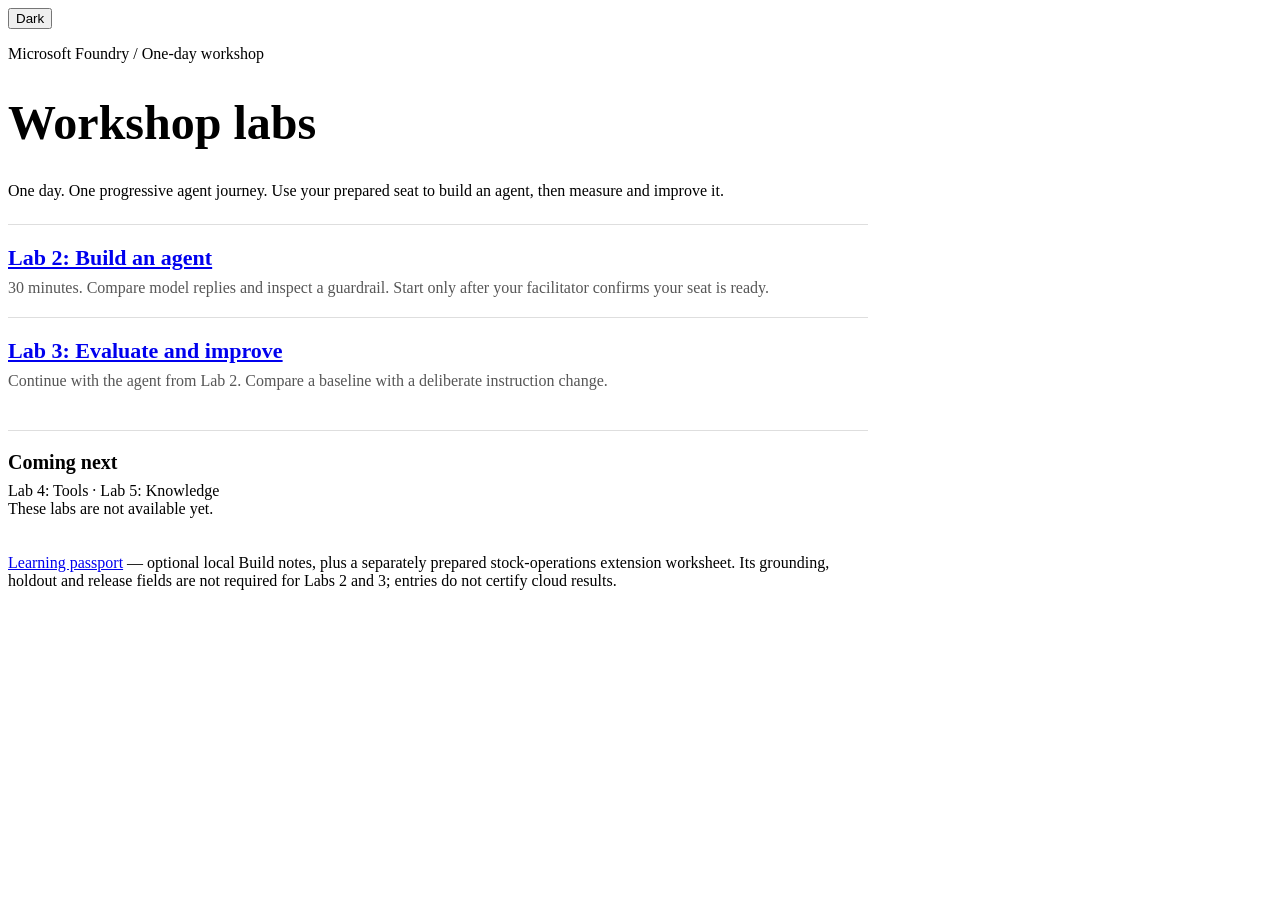
==== docs/index.html @ 2409e9cc "Create customer-neutral public workshop baseline Publish a fresh-history, screenshot-free one-day Fo" ====
<!doctype html>
<!--
MIT License

Copyright (c) 2026 Tomáš Kubica

Permission is hereby granted, free of charge, to any person obtaining a copy
of this software and associated documentation files (the "Software"), to deal
in the Software without restriction, including without limitation the rights
to use, copy, modify, merge, publish, distribute, sublicense, and/or sell
copies of the Software, and to permit persons to whom the Software is
furnished to do so, subject to the following conditions:

The above copyright notice and this permission notice shall be included in all
copies or substantial portions of the Software.

THE SOFTWARE IS PROVIDED "AS IS", WITHOUT WARRANTY OF ANY KIND, EXPRESS OR
IMPLIED, INCLUDING BUT NOT LIMITED TO THE WARRANTIES OF MERCHANTABILITY,
FITNESS FOR A PARTICULAR PURPOSE AND NONINFRINGEMENT. IN NO EVENT SHALL THE
AUTHORS OR COPYRIGHT HOLDERS BE LIABLE FOR ANY CLAIM, DAMAGES OR OTHER
LIABILITY, WHETHER IN AN ACTION OF CONTRACT, TORT OR OTHERWISE, ARISING FROM,
OUT OF OR IN CONNECTION WITH THE SOFTWARE OR THE USE OR OTHER DEALINGS IN THE
SOFTWARE.
-->
<html lang="en" data-default-accent="blue">
<head>
<meta charset="utf-8">
<meta name="viewport" content="width=device-width, initial-scale=1">
<title>One-day workshop labs - Microsoft Foundry</title>
<meta name="description" content="Build and evaluate agents in a customer-neutral, one-day Microsoft Foundry workshop for professional builders.">
<meta name="doc-id" content="foundry-workshop">
<script data-doc-bootstrap>
/* Inline in the head before styles with sync-head.js. No deferred bootstrap. */
(() => {
  "use strict";
  const root = document.documentElement;
  const params = new URLSearchParams(location.search);
  const id = document.querySelector('meta[name="doc-id"]')?.content ||
    location.pathname.replace(/\.standalone(?=\.html$)/i, "");
  const prefix = "html-docs:" + id + ":";
  const choices = { theme: ["light", "dark"], accent: ["blue", "orange", "green"] };
  const read = (name) => {
    try { return localStorage.getItem(prefix + name); }
    catch { return null; /* Storage may be unavailable for local files. */ }
  };
  const write = (name, value) => {
    try { localStorage.setItem(prefix + name, value); }
    catch { /* The current view still works without persistence. */ }
  };
  function refresh() {
    for (const name of Object.keys(choices)) {
      const current = root.getAttribute("data-" + name);
      const next = choices[name][(choices[name].indexOf(current) + 1) % choices[name].length];
      document.querySelectorAll('[data-action="toggle-' + name + '"]').forEach(button => {
        button.textContent = name === "theme" ? (next === "dark" ? "Dark" : "Light") :
          "Accent: " + current[0].toUpperCase() + current.slice(1);
        button.setAttribute("aria-label", name === "theme" ? "Switch to " + next + " theme" :
          "Accent: " + current + ". Switch to " + next);
      });
    }
  }
  for (const [name, values] of Object.entries(choices)) {
    const fallback = name === "theme" && matchMedia("(prefers-color-scheme: dark)").matches ? "dark" : values[0];
    const value = [params.get(name), read(name), root.getAttribute("data-default-" + name), fallback]
      .find(candidate => values.includes(candidate));
    root.setAttribute("data-" + name, value);
  }
  root.classList.add("js");
  if (params.get("view") === "slides") root.setAttribute("data-view", "slides");
  window.HtmlDocs = { read, write, refresh };
  document.addEventListener("DOMContentLoaded", refresh);
  document.addEventListener("click", event => {
    const button = event.target.closest('[data-action="toggle-theme"], [data-action="toggle-accent"]');
    if (!button) return;
    const name = button.getAttribute("data-action").slice(7);
    const values = choices[name];
    const next = values[(values.indexOf(root.getAttribute("data-" + name)) + 1) % values.length];
    root.setAttribute("data-" + name, next);
    write(name, next);
    // Replace a URL override too, so reloading preserves a deliberate change.
    const url = new URL(location.href);
    if (url.searchParams.has(name)) {
      url.searchParams.set(name, next);
      history.replaceState(null, "", url.href);
    }
    refresh();
  });
})();
</script>
<style data-doc-tokens>
/* Canonical tokens. Inline with sync-head.js; one accent family at a time. */
:root {
  color-scheme: light;
  --bg: #fafafa; --surface: #ffffff; --surface-2: #f2f2f2; --surface-3: #e8e8e8;
  --border: #dedede; --border-strong: #b8b8b8;
  --text: #161616; --text-muted: #565656; --text-faint: #686868;
  --accent-light: #0068bd; --accent-dark: #69b8ff;
  --accent: var(--accent-light);
  --accent-strong: var(--accent);
  --accent-quiet: var(--accent);
  --accent-soft: color-mix(in srgb, var(--accent) 9%, var(--bg));
  --accent-border: color-mix(in srgb, var(--accent) 36%, var(--bg));
  --warn: var(--accent); --warn-soft: var(--accent-soft); --warn-border: var(--accent-border);
  --code-bg: var(--surface-2); --code-border: var(--border);
  --focus: var(--accent);
  --shadow-1: 0 1px 2px rgba(0,0,0,.04);
  --shadow-2: 0 2px 4px rgba(0,0,0,.04), 0 12px 28px rgba(0,0,0,.06);
  --radius: 10px; --radius-sm: 6px; --canvas: 1160px;
  --font-sans: -apple-system, BlinkMacSystemFont, "Segoe UI Variable Text", "Segoe UI", Roboto, "Helvetica Neue", Arial, sans-serif;
  --font-mono: "Cascadia Mono", "Cascadia Code", ui-monospace, Consolas, "SF Mono", "Liberation Mono", Menlo, monospace;
}
[data-theme="dark"], :root:not([data-theme])[data-default-theme="dark"] {
  color-scheme: dark;
  --bg: #101010; --surface: #191919; --surface-2: #232323; --surface-3: #2c2c2c;
  --border: #363636; --border-strong: #595959;
  --text: #f2f2f2; --text-muted: #b5b5b5; --text-faint: #a0a0a0;
  --accent: var(--accent-dark);
  --shadow-1: 0 1px 2px rgba(0,0,0,.3);
  --shadow-2: 0 2px 4px rgba(0,0,0,.3), 0 12px 28px rgba(0,0,0,.4);
}
[data-accent="orange"], :root:not([data-accent])[data-default-accent="orange"] {
  --accent-light: #a94000; --accent-dark: #ffae72;
}
[data-accent="green"], :root:not([data-accent])[data-default-accent="green"] {
  --accent-light: #137344; --accent-dark: #6cd6a0;
}
</style>
<link rel="stylesheet" href="assets/html-docs/article.css">
<link rel="stylesheet" href="assets/document-navigation.css">
<script src="assets/html-docs/article.js" defer></script>
<style>
  .doc { max-width: 860px; }
  .doc-header { margin-bottom: 24px; }
  .doc-header h1 { font-size: clamp(32px, 5vw, 48px); }
  .lab-list { list-style: none; padding: 0; margin: 20px 0; }
  .lab-list li { border-top: 1px solid var(--border); padding: 20px 0; }
  .lab-list h2 { font-size: 22px; margin: 0 0 8px; }
  .lab-list p { margin: 0; color: var(--text-muted); }
  #up-next { padding: 20px 0; border-top: 1px solid var(--border); }
  #up-next h2 { font-size: 20px; margin: 0 0 8px; }
  #up-next p { margin: 0; }
</style>
</head>
<body>
<a class="skip-link" href="#content">Skip to the labs</a>
<div class="controls" role="group" aria-label="Appearance">
  <button type="button" class="ctrl" data-action="toggle-theme">Dark</button>
</div>
<div class="doc">
  <header class="doc-header">
    <p class="eyebrow">Microsoft Foundry / One-day workshop</p>
    <h1>Workshop labs</h1>
    <p class="subtitle">One day. One progressive agent journey. Use your prepared seat to build an agent, then measure and improve it.</p>
  </header>
  <main id="content" tabindex="-1">
    <nav id="labs" aria-label="Available labs">
      <ol class="lab-list">
        <li>
          <h2><a href="guides/chapter-2-build-agent.html">Lab 2: Build an agent</a></h2>
          <p>30 minutes. Compare model replies and inspect a guardrail. Start only after your facilitator confirms your seat is ready.</p>
        </li>
        <li>
          <h2><a href="guides/chapter-3-evaluate-agent.html">Lab 3: Evaluate and improve</a></h2>
          <p>Continue with the agent from Lab 2. Compare a baseline with a deliberate instruction change.</p>
        </li>
      </ol>
    </nav>
    <section id="up-next" aria-labelledby="next-heading">
      <h2 id="next-heading">Coming next</h2>
      <p>Lab 4: Tools &middot; Lab 5: Knowledge</p>
      <p>These labs are not available yet.</p>
    </section>
    <p id="passport"><a href="guides/learning-passport.html">Learning passport</a> &mdash; optional local Build notes, plus a separately prepared stock-operations extension worksheet. Its grounding, holdout and release fields are not required for Labs 2 and 3; entries do not certify cloud results.</p>
  </main>
</div>
</body>
</html>
---- docs/assets/document-navigation.css ----
.skip-link {
  position: fixed;
  top: 8px;
  left: 8px;
  z-index: 200;
  padding: 10px 16px;
  color: var(--text);
  background: var(--surface);
  border: 2px solid var(--focus);
  transform: translateY(-160%);
}
.skip-link:focus { transform: translateY(0); }
.visually-hidden {
  position: absolute;
  width: 1px;
  height: 1px;
  padding: 0;
  margin: -1px;
  overflow: hidden;
  clip-path: inset(50%);
  white-space: nowrap;
  border: 0;
}
/* Static deck reading must reflow when the presentation runtime is unavailable. */
@media screen and (max-width: 1279px) {
  html:not(.js) .deck-stage { width: 100%; }
  html:not(.js) .deck-stage .slide {
    width: 100%;
    height: auto;
    min-height: 0;
    padding: clamp(24px, 5vw, 64px);
    overflow: visible;
    overflow-wrap: anywhere;
  }
  html:not(.js) .deck-stage .slide-body { flex: auto; font-size: clamp(18px, 2.5vw, 26px); }
  html:not(.js) .deck-stage .slide--title h1 { font-size: clamp(32px, 6vw, 68px); }
  html:not(.js) .deck-stage .slide-title,
  html:not(.js) .deck-stage .slide--section h2,
  html:not(.js) .deck-stage .slide--end p { font-size: clamp(28px, 4vw, 44px); }
  html:not(.js) .deck-stage pre { white-space: pre-wrap; overflow-wrap: anywhere; }
  html:not(.js) .deck-stage img,
  html:not(.js) .deck-stage svg { max-width: 100%; height: auto; }
}
@media screen and (max-width: 640px) {
  html:not(.js) .deck-stage .two-col,
  html:not(.js) .deck-stage .summary-grid { grid-template-columns: 1fr; }
  html:not(.js) .deck-stage .sequence { grid-auto-flow: row; }
  html:not(.js) .deck-stage .sequence > li::after { display: none; }
}
@media print {
  .skip-link { display: none; }
}
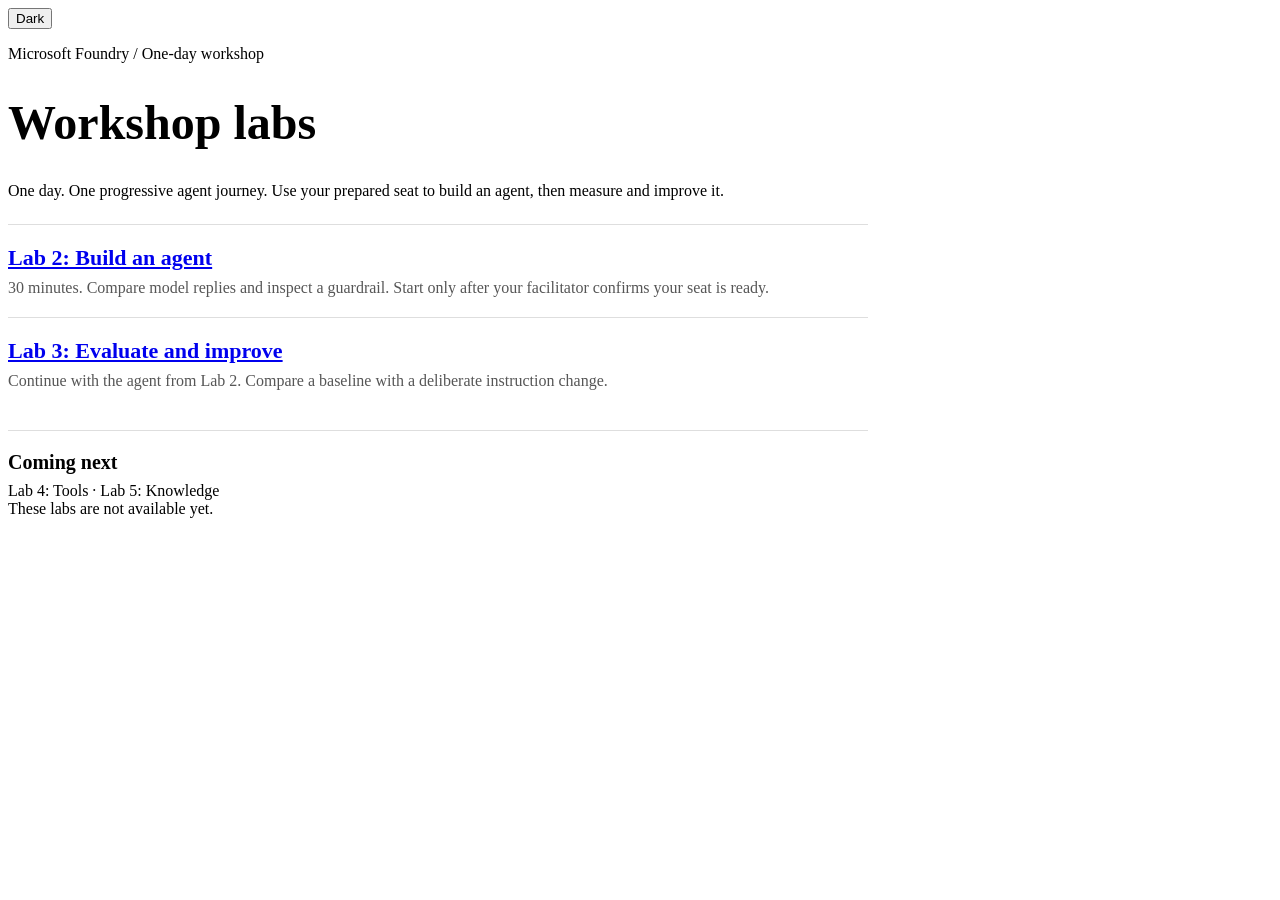
==== commit a9c90daf: "Remove unused workshop scaffolding Co-authored-by: Copilot App <223556219+Copilot@users.noreply.gith" ====
--- a/docs/index.html
+++ b/docs/index.html
@@ -170,7 +170,6 @@
       <p>Lab 4: Tools &middot; Lab 5: Knowledge</p>
       <p>These labs are not available yet.</p>
     </section>
-    <p id="passport"><a href="guides/learning-passport.html">Learning passport</a> &mdash; optional local Build notes, plus a separately prepared stock-operations extension worksheet. Its grounding, holdout and release fields are not required for Labs 2 and 3; entries do not certify cloud results.</p>
   </main>
 </div>
 </body>
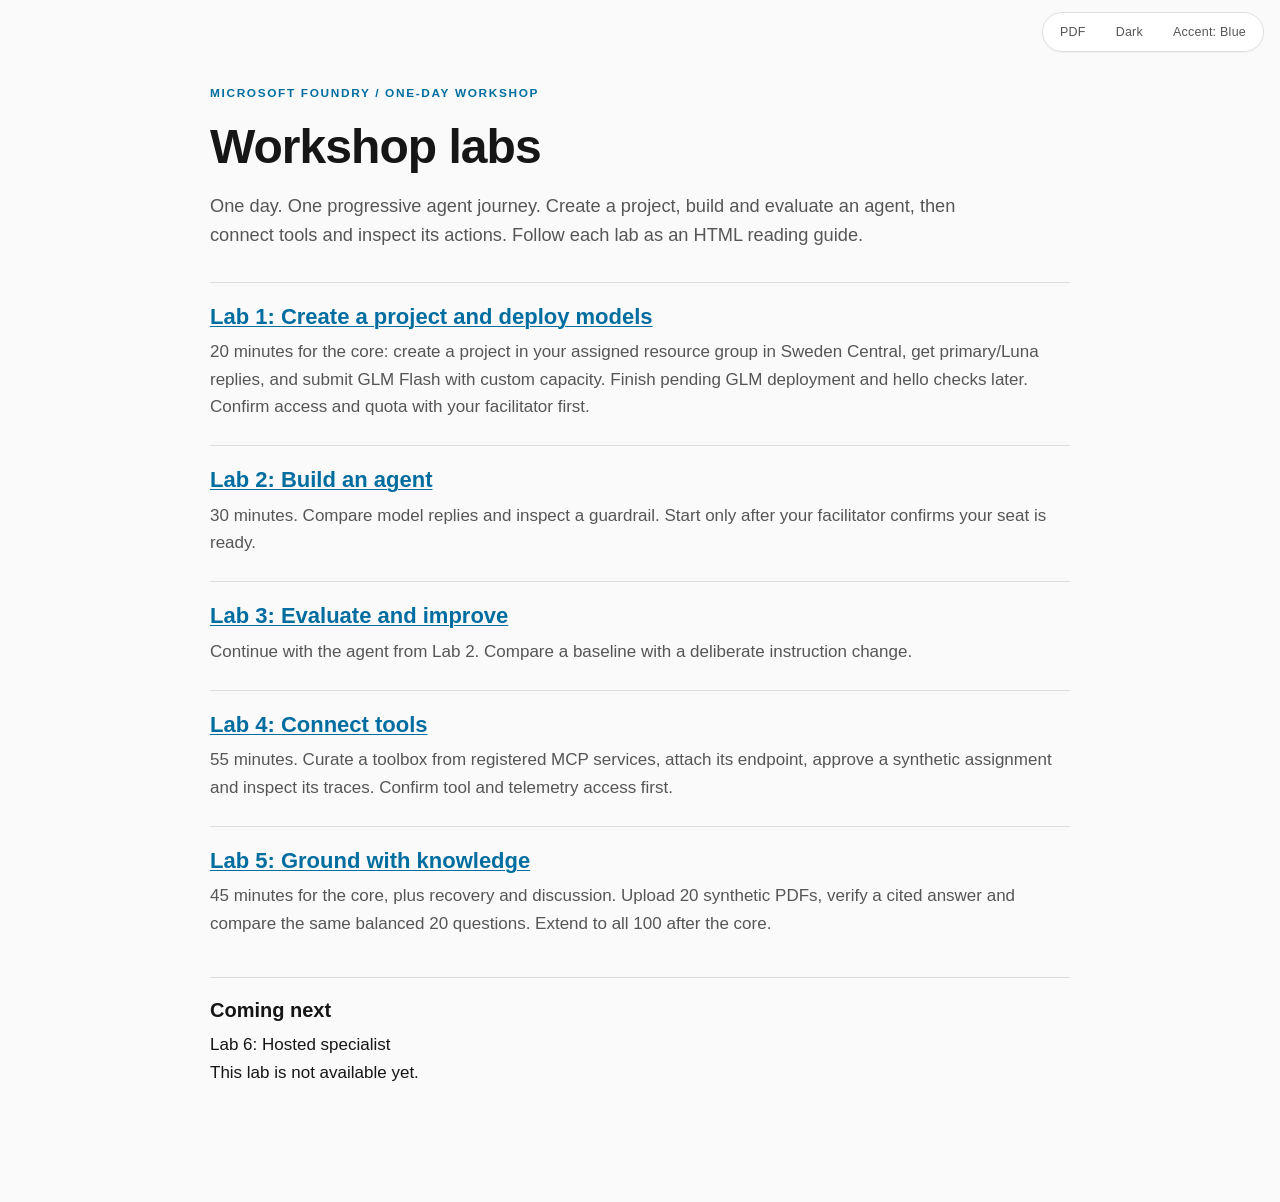
==== commit d8291985: "Publish workshop labs and knowledge grounding evaluations Co-authored-by: Copilot App <223556219+Cop" ====
--- a/docs/index.html
+++ b/docs/index.html
@@ -27,7 +27,7 @@
 <meta charset="utf-8">
 <meta name="viewport" content="width=device-width, initial-scale=1">
 <title>One-day workshop labs - Microsoft Foundry</title>
-<meta name="description" content="Build and evaluate agents in a customer-neutral, one-day Microsoft Foundry workshop for professional builders.">
+<meta name="description" content="Create a Foundry project, deploy models, then build and evaluate agents in a customer-neutral, one-day workshop for professional builders.">
 <meta name="doc-id" content="foundry-workshop">
 <script data-doc-bootstrap>
 /* Inline in the head before styles with sync-head.js. No deferred bootstrap. */
@@ -38,7 +38,7 @@
   const id = document.querySelector('meta[name="doc-id"]')?.content ||
     location.pathname.replace(/\.standalone(?=\.html$)/i, "");
   const prefix = "html-docs:" + id + ":";
-  const choices = { theme: ["light", "dark"], accent: ["blue", "orange", "green"] };
+  const choices = { theme: ["light", "dark"], accent: ["blue", "red", "green", "yellow"] };
   const read = (name) => {
     try { return localStorage.getItem(prefix + name); }
     catch { return null; /* Storage may be unavailable for local files. */ }
@@ -62,13 +62,70 @@
   for (const [name, values] of Object.entries(choices)) {
     const fallback = name === "theme" && matchMedia("(prefers-color-scheme: dark)").matches ? "dark" : values[0];
     const value = [params.get(name), read(name), root.getAttribute("data-default-" + name), fallback]
+      .map(candidate => name === "accent" && candidate === "orange" ? "red" : candidate)
       .find(candidate => values.includes(candidate));
     root.setAttribute("data-" + name, value);
   }
   root.classList.add("js");
-  if (params.get("view") === "slides") root.setAttribute("data-view", "slides");
-  window.HtmlDocs = { read, write, refresh };
+  if (["slides", "sheet"].includes(params.get("view"))) root.setAttribute("data-view", params.get("view"));
+
+  // Print what is on screen. data-print selects the matching print stylesheet.
+  const printTarget = () => {
+    if (document.querySelector(".deck-stage")) return "slides";
+    const view = root.getAttribute("data-view");
+    if (view === "slides" || (view === "sheet" && document.querySelector(".sheet"))) return view;
+    return document.querySelector(".doc") || !document.querySelector(".sheet") ? "read" : "sheet";
+  };
+  let printing = null;
+  addEventListener("beforeprint", () => {
+    if (root.hasAttribute("data-print")) return; // Set by an automated export.
+    const target = printTarget();
+    printing = document.title;
+    root.setAttribute("data-print", target);
+    // The browser proposes the title as the PDF file name.
+    if (target !== "read" && document.querySelector(".doc")) {
+      document.title += target === "slides" ? " - Slides" : " - Sheet";
+    }
+  });
+  addEventListener("afterprint", () => {
+    if (printing === null) return;
+    root.removeAttribute("data-print");
+    document.title = printing;
+    printing = null;
+  });
+
+  // Keep the display awake while presenting, like presentation software does.
+  let lock = null;
+  let awake = false;
+  async function holdScreen() {
+    if (!awake || lock || document.visibilityState !== "visible" || !navigator.wakeLock) return;
+    try {
+      const sentinel = await navigator.wakeLock.request("screen");
+      if (!awake || lock) { sentinel.release(); return; }
+      lock = sentinel;
+      root.setAttribute("data-awake", "");
+      sentinel.addEventListener("release", () => {
+        if (lock !== sentinel) return;
+        lock = null;
+        root.removeAttribute("data-awake");
+      });
+    } catch { /* Denied by battery saver or an embedding policy; retried on input. */ }
+  }
+  function keepAwake(on) {
+    awake = !!on;
+    if (awake) holdScreen();
+    else if (lock) lock.release();
+  }
+  // The browser drops the lock when the tab is hidden; some require a gesture.
+  document.addEventListener("visibilitychange", holdScreen);
+  document.addEventListener("pointerdown", holdScreen);
+  document.addEventListener("keydown", holdScreen);
+
+  window.HtmlDocs = { read, write, refresh, keepAwake };
   document.addEventListener("DOMContentLoaded", refresh);
+  document.addEventListener("click", event => {
+    if (event.target.closest('[data-action="print"]')) window.print();
+  });
   document.addEventListener("click", event => {
     const button = event.target.closest('[data-action="toggle-theme"], [data-action="toggle-accent"]');
     if (!button) return;
@@ -94,7 +151,7 @@
   --bg: #fafafa; --surface: #ffffff; --surface-2: #f2f2f2; --surface-3: #e8e8e8;
   --border: #dedede; --border-strong: #b8b8b8;
   --text: #161616; --text-muted: #565656; --text-faint: #686868;
-  --accent-light: #0068bd; --accent-dark: #69b8ff;
+  --accent-light: #006da0; --accent-dark: #00a4ef;
   --accent: var(--accent-light);
   --accent-strong: var(--accent);
   --accent-quiet: var(--accent);
@@ -109,20 +166,27 @@
   --font-sans: -apple-system, BlinkMacSystemFont, "Segoe UI Variable Text", "Segoe UI", Roboto, "Helvetica Neue", Arial, sans-serif;
   --font-mono: "Cascadia Mono", "Cascadia Code", ui-monospace, Consolas, "SF Mono", "Liberation Mono", Menlo, monospace;
 }
-[data-theme="dark"], :root:not([data-theme])[data-default-theme="dark"] {
-  color-scheme: dark;
-  --bg: #101010; --surface: #191919; --surface-2: #232323; --surface-3: #2c2c2c;
-  --border: #363636; --border-strong: #595959;
-  --text: #f2f2f2; --text-muted: #b5b5b5; --text-faint: #a0a0a0;
-  --accent: var(--accent-dark);
-  --shadow-1: 0 1px 2px rgba(0,0,0,.3);
-  --shadow-2: 0 2px 4px rgba(0,0,0,.3), 0 12px 28px rgba(0,0,0,.4);
-}
+/* Screen only: every PDF and printout uses the light palette. */
+@media screen {
+  [data-theme="dark"], :root:not([data-theme])[data-default-theme="dark"] {
+    color-scheme: dark;
+    --bg: #101010; --surface: #191919; --surface-2: #232323; --surface-3: #2c2c2c;
+    --border: #363636; --border-strong: #595959;
+    --text: #f2f2f2; --text-muted: #b5b5b5; --text-faint: #a0a0a0;
+    --accent: var(--accent-dark);
+    --shadow-1: 0 1px 2px rgba(0,0,0,.3);
+    --shadow-2: 0 2px 4px rgba(0,0,0,.3), 0 12px 28px rgba(0,0,0,.4);
+  }
+}
+[data-accent="red"], :root:not([data-accent])[data-default-accent="red"],
 [data-accent="orange"], :root:not([data-accent])[data-default-accent="orange"] {
-  --accent-light: #a94000; --accent-dark: #ffae72;
+  --accent-light: #bc3a16; --accent-dark: #f25022;
 }
 [data-accent="green"], :root:not([data-accent])[data-default-accent="green"] {
-  --accent-light: #137344; --accent-dark: #6cd6a0;
+  --accent-light: #4c7100; --accent-dark: #7fba00;
+}
+[data-accent="yellow"], :root:not([data-accent])[data-default-accent="yellow"] {
+  --accent-light: #805b00; --accent-dark: #ffb900;
 }
 </style>
 <link rel="stylesheet" href="assets/html-docs/article.css">
@@ -144,31 +208,45 @@
 <body>
 <a class="skip-link" href="#content">Skip to the labs</a>
 <div class="controls" role="group" aria-label="Appearance">
+  <button type="button" class="ctrl" data-action="print">PDF</button>
   <button type="button" class="ctrl" data-action="toggle-theme">Dark</button>
+  <button type="button" class="ctrl" data-action="toggle-accent">Accent: Blue</button>
 </div>
 <div class="doc">
   <header class="doc-header">
     <p class="eyebrow">Microsoft Foundry / One-day workshop</p>
     <h1>Workshop labs</h1>
-    <p class="subtitle">One day. One progressive agent journey. Use your prepared seat to build an agent, then measure and improve it.</p>
+    <p class="subtitle">One day. One progressive agent journey. Create a project, build and evaluate an agent, then connect tools and inspect its actions. Follow each lab as an HTML reading guide.</p>
   </header>
   <main id="content" tabindex="-1">
     <nav id="labs" aria-label="Available labs">
       <ol class="lab-list">
         <li>
+          <h2><a href="guides/chapter-1-foundry-setup.html">Lab 1: Create a project and deploy models</a></h2>
+          <p>20 minutes for the core: create a project in your assigned resource group in Sweden Central, get primary/Luna replies, and submit GLM Flash with custom capacity. Finish pending GLM deployment and hello checks later. Confirm access and quota with your facilitator first.</p>
+        </li>
+        <li>
           <h2><a href="guides/chapter-2-build-agent.html">Lab 2: Build an agent</a></h2>
           <p>30 minutes. Compare model replies and inspect a guardrail. Start only after your facilitator confirms your seat is ready.</p>
         </li>
         <li>
           <h2><a href="guides/chapter-3-evaluate-agent.html">Lab 3: Evaluate and improve</a></h2>
           <p>Continue with the agent from Lab 2. Compare a baseline with a deliberate instruction change.</p>
+        </li>
+        <li>
+          <h2><a href="guides/chapter-4-connect-tools.html">Lab 4: Connect tools</a></h2>
+          <p>55 minutes. Curate a toolbox from registered MCP services, attach its endpoint, approve a synthetic assignment and inspect its traces. Confirm tool and telemetry access first.</p>
+        </li>
+        <li>
+          <h2><a href="guides/chapter-5-knowledge-base.html">Lab 5: Ground with knowledge</a></h2>
+          <p>45 minutes for the core, plus recovery and discussion. Upload 20 synthetic PDFs, verify a cited answer and compare the same balanced 20 questions. Extend to all 100 after the core.</p>
         </li>
       </ol>
     </nav>
     <section id="up-next" aria-labelledby="next-heading">
       <h2 id="next-heading">Coming next</h2>
-      <p>Lab 4: Tools &middot; Lab 5: Knowledge</p>
-      <p>These labs are not available yet.</p>
+      <p>Lab 6: Hosted specialist</p>
+      <p>This lab is not available yet.</p>
     </section>
   </main>
 </div>
--- a/docs/assets/html-docs/article.css
+++ b/docs/assets/html-docs/article.css
@@ -0,0 +1,901 @@
+/* =========================================================================
+   html-docs / article runtime
+   Shared stylesheet for dynamic articles. Never edit per page.
+
+   Requires canonical tokens inline in the head. Presentation is in slides.css.
+   ========================================================================= */
+
+/* ---------- base ---------------------------------------------------- */
+
+*, *::before, *::after { box-sizing: border-box; }
+
+html { -webkit-text-size-adjust: 100%; }
+
+body {
+  margin: 0;
+  padding: 0 24px 96px;
+  background: var(--bg);
+  color: var(--text);
+  font-family: var(--font-sans);
+  font-size: 17px;
+  line-height: 1.62;
+  counter-reset: card;
+}
+
+.doc {
+  max-width: var(--canvas);
+  margin: 0 auto;
+}
+
+p { margin: 0 0 1em; }
+p:last-child { margin-bottom: 0; }
+
+a {
+  color: var(--accent);
+  text-underline-offset: 2px;
+  text-decoration-thickness: 1px;
+}
+a:hover { color: var(--accent-strong); }
+
+:focus-visible {
+  outline: 2px solid var(--focus);
+  outline-offset: 2px;
+  border-radius: 3px;
+}
+
+h1, h2, h3, h4 { line-height: 1.24; font-weight: 650; }
+
+hr { border: 0; border-top: 1px solid var(--border); margin: 40px 0; }
+
+ul, ol { margin: 0 0 1em; padding-left: 1.3em; }
+li { margin: 0.28em 0; }
+
+strong { font-weight: 650; }
+
+code {
+  font-family: var(--font-mono);
+  font-size: 0.92em;
+}
+
+:not(pre) > code {
+  background: var(--surface-2);
+  border: 1px solid var(--border);
+  border-radius: 4px;
+  padding: 0.08em 0.34em;
+}
+
+table {
+  width: 100%;
+  border-collapse: collapse;
+  margin: 0 0 1em;
+  font-size: 0.96em;
+}
+th, td {
+  text-align: left;
+  padding: 8px 12px;
+  border-bottom: 1px solid var(--border);
+  vertical-align: top;
+}
+th {
+  font-size: 0.8rem;
+  letter-spacing: 0.06em;
+  text-transform: uppercase;
+  color: var(--text-muted);
+  font-weight: 600;
+}
+
+/* ---------- controls bar -------------------------------------------- */
+
+.controls {
+  position: fixed;
+  top: 12px;
+  right: 16px;
+  z-index: 40;
+  display: flex;
+  gap: 6px;
+  padding: 5px;
+  background: color-mix(in srgb, var(--surface) 88%, transparent);
+  border: 1px solid var(--border);
+  border-radius: 999px;
+  box-shadow: var(--shadow-1);
+  backdrop-filter: blur(8px);
+}
+
+.ctrl {
+  font: inherit;
+  font-size: 0.78rem;
+  line-height: 1;
+  letter-spacing: 0.02em;
+  color: var(--text-muted);
+  background: transparent;
+  border: 0;
+  border-radius: 999px;
+  padding: 8px 12px;
+  cursor: pointer;
+}
+.ctrl:hover { background: var(--surface-2); color: var(--text); }
+.ctrl[aria-pressed="true"] {
+  background: var(--accent-soft);
+  color: var(--accent-strong);
+  box-shadow: inset 0 0 0 1px var(--accent-border);
+}
+
+/* ---------- header, nav, toc ---------------------------------------- */
+
+.doc-header { padding: 84px 0 8px; }
+
+.eyebrow {
+  margin: 0 0 14px;
+  font-size: 0.74rem;
+  font-weight: 620;
+  letter-spacing: 0.14em;
+  text-transform: uppercase;
+  color: var(--accent);
+}
+
+.doc-header h1 {
+  margin: 0 0 14px;
+  font-size: clamp(2.1rem, 4.6vw, 3.1rem);
+  letter-spacing: -0.02em;
+}
+
+.subtitle {
+  margin: 0 0 14px;
+  max-width: 74ch;
+  font-size: 1.14rem;
+  color: var(--text-muted);
+}
+
+.meta {
+  margin: 0;
+  font-size: 0.84rem;
+  color: var(--text-faint);
+}
+
+.doc-nav, .doc-footer {
+  display: flex;
+  flex-wrap: wrap;
+  gap: 18px;
+  padding: 18px 0;
+  font-size: 0.9rem;
+}
+.doc-nav { border-bottom: 1px solid var(--border); margin-bottom: 44px; }
+.doc-footer {
+  border-top: 1px solid var(--border);
+  margin-top: 64px;
+  color: var(--text-muted);
+}
+
+.toc {
+  margin: 0 0 48px;
+  padding: 20px 24px;
+  background: var(--surface-2);
+  border: 1px solid var(--border);
+  border-radius: var(--radius);
+}
+.toc-label {
+  margin: 0 0 10px;
+  font-size: 0.72rem;
+  font-weight: 620;
+  letter-spacing: 0.14em;
+  text-transform: uppercase;
+  color: var(--text-faint);
+}
+.toc ol { margin: 0; padding-left: 1.2em; }
+.toc li { margin: 0.2em 0; }
+
+/* ---------- chapter -------------------------------------------------- */
+
+.chapter { margin: 0 0 56px; }
+
+.chapter-label {
+  margin: 0 0 20px;
+  padding-bottom: 10px;
+  border-bottom: 1px solid var(--border);
+  font-size: 0.76rem;
+  font-weight: 620;
+  letter-spacing: 0.16em;
+  text-transform: uppercase;
+  color: var(--text-muted);
+}
+
+/* ---------- card ------------------------------------------------------ */
+
+.card {
+  margin: 0 0 14px;
+  background: var(--surface);
+  border: 1px solid var(--border);
+  border-radius: var(--radius);
+  box-shadow: var(--shadow-1);
+}
+.card:last-child { margin-bottom: 0; }
+.card[data-open] { box-shadow: var(--shadow-2); }
+
+.card:not(.card--lead) { counter-increment: card; }
+
+.card-head { margin: 0; font-size: 1rem; }
+
+.card-toggle {
+  display: grid;
+  grid-template-columns: 46px 1fr 18px 24px;
+  align-items: start;
+  gap: 12px;
+  width: 100%;
+  padding: 18px 20px;
+  font: inherit;
+  text-align: left;
+  color: inherit;
+  background: transparent;
+  border: 0;
+  border-radius: var(--radius);
+  cursor: pointer;
+}
+.card-toggle:hover { background: var(--surface-2); }
+
+.card-num {
+  font-family: var(--font-mono);
+  font-size: 0.82rem;
+  font-weight: 600;
+  letter-spacing: 0.04em;
+  color: var(--accent);
+  padding-top: 0.34em;
+}
+.card:not(.card--lead) .card-num:empty::before {
+  content: counter(card, decimal-leading-zero);
+}
+.card--lead .card-toggle { grid-template-columns: 46px 1fr 18px 24px; }
+
+/* Read marker. Space is reserved whether or not the card is marked, so
+   marking one never shifts the layout. Unread is invisible until the head is
+   hovered, which hints that the mark exists without decorating every row. */
+.card-read {
+  position: relative;
+  width: 16px;
+  height: 16px;
+  margin-top: 8px;
+  border-radius: 50%;
+  border: 1px solid var(--border-strong);
+  opacity: 0;
+  transition: opacity 0.18s ease;
+}
+.card-head:hover .card-read { opacity: 0.3; }
+.card[data-read="true"] .card-read,
+.card[data-read="true"] .card-head:hover .card-read {
+  opacity: 1;
+  border-color: var(--accent);
+  background: var(--accent-soft);
+}
+/* Drawn rather than typed: a check glyph in this range reads as an emoji to
+   text extractors, and drawing it keeps the weight matched to the border. */
+.card[data-read="true"] .card-read::after {
+  content: "";
+  position: absolute;
+  left: 5px;
+  top: 2px;
+  width: 4px;
+  height: 8px;
+  border: solid var(--accent);
+  border-width: 0 1.5px 1.5px 0;
+  transform: rotate(42deg);
+}
+
+.card-titles { display: block; min-width: 0; }
+
+.card-title {
+  display: block;
+  font-size: 1.22rem;
+  font-weight: 620;
+  letter-spacing: -0.01em;
+}
+
+.card-sub {
+  display: block;
+  margin-top: 5px;
+  font-size: 0.96rem;
+  font-weight: 400;
+  color: var(--text-muted);
+}
+
+.card-mark {
+  position: relative;
+  width: 24px;
+  height: 24px;
+  margin-top: 4px;
+  border-radius: 50%;
+  border: 1px solid var(--border-strong);
+  color: var(--text-muted);
+}
+.card-mark::before, .card-mark::after {
+  content: "";
+  position: absolute;
+  top: 50%;
+  left: 50%;
+  width: 9px;
+  height: 1.5px;
+  background: currentColor;
+  transform: translate(-50%, -50%);
+  transition: transform 0.18s ease, opacity 0.18s ease;
+}
+.card-mark::after { transform: translate(-50%, -50%) rotate(90deg); }
+.card[data-open] .card-mark { border-color: var(--accent-border); color: var(--accent); }
+.card[data-open] .card-mark::after { opacity: 0; transform: translate(-50%, -50%) rotate(0deg); }
+
+.card-body { padding: 0 20px 22px 78px; }
+
+.js .card-body { display: none; }
+.js .card[data-open] > .card-body { display: block; animation: doc-open 0.18s ease; }
+
+@keyframes doc-open {
+  from { opacity: 0; transform: translateY(-4px); }
+  to { opacity: 1; transform: none; }
+}
+
+.card-body > h4 {
+  margin: 26px 0 10px;
+  font-size: 1.02rem;
+  letter-spacing: 0.01em;
+}
+.card-body > h4:first-child { margin-top: 0; }
+
+/* ---------- reveal ---------------------------------------------------- */
+
+.reveal {
+  margin: 20px 0;
+  border: 1px solid var(--border);
+  border-radius: var(--radius-sm);
+  background: var(--surface-2);
+}
+
+.reveal-toggle {
+  display: flex;
+  align-items: center;
+  gap: 10px;
+  width: 100%;
+  padding: 12px 16px;
+  font: inherit;
+  font-size: 0.98rem;
+  text-align: left;
+  color: var(--accent);
+  background: transparent;
+  border: 0;
+  border-radius: var(--radius-sm);
+  cursor: pointer;
+}
+.reveal-toggle::before {
+  content: "";
+  flex: none;
+  width: 7px;
+  height: 7px;
+  border-right: 1.6px solid currentColor;
+  border-bottom: 1.6px solid currentColor;
+  transform: rotate(-45deg);
+  transition: transform 0.18s ease;
+}
+.reveal[data-open] > .reveal-toggle::before { transform: rotate(45deg); }
+.reveal-toggle:hover { background: var(--surface-3); }
+
+.reveal-body {
+  padding: 2px 16px 16px 33px;
+  font-size: 1rem;
+}
+.js .reveal-body { display: none; }
+.js .reveal[data-open] > .reveal-body { display: block; animation: doc-open 0.18s ease; }
+
+/* ---------- tabs ------------------------------------------------------ */
+
+.tabs { margin: 22px 0; }
+
+.tablist {
+  display: flex;
+  flex-wrap: wrap;
+  gap: 4px;
+  margin-bottom: -1px;
+}
+
+.tablist [role="tab"] {
+  font: inherit;
+  font-size: 0.92rem;
+  padding: 9px 15px;
+  color: var(--text-muted);
+  background: transparent;
+  border: 1px solid transparent;
+  border-radius: var(--radius-sm) var(--radius-sm) 0 0;
+  cursor: pointer;
+}
+.tablist [role="tab"]:hover { color: var(--text); background: var(--surface-2); }
+.tablist [role="tab"][aria-selected="true"] {
+  color: var(--accent-strong);
+  background: var(--accent-soft);
+  border-color: var(--accent-border);
+  border-bottom-color: var(--accent-soft);
+  font-weight: 600;
+}
+
+.tabpanel {
+  padding: 18px 20px;
+  background: var(--accent-soft);
+  border: 1px solid var(--accent-border);
+  border-radius: 0 var(--radius-sm) var(--radius-sm) var(--radius-sm);
+}
+
+html:not(.js) .tablist { display: none; }
+html:not(.js) .tabpanel[hidden] { display: block; }
+html:not(.js) .tabpanel { margin-bottom: 8px; border-radius: var(--radius-sm); }
+html:not(.js) .tabpanel[data-tab-label]::before {
+  content: attr(data-tab-label);
+  display: block;
+  margin-bottom: 10px;
+  font-size: 0.74rem;
+  font-weight: 620;
+  letter-spacing: 0.12em;
+  text-transform: uppercase;
+  color: var(--accent-strong);
+}
+
+/* ---------- detail grid ---------------------------------------------- */
+
+.detail-grid {
+  display: grid;
+  grid-template-columns: repeat(2, minmax(0, 1fr));
+  gap: 12px;
+  margin: 22px 0;
+}
+
+.detail-tile {
+  border: 1px solid var(--border);
+  border-radius: var(--radius-sm);
+  background: var(--surface-2);
+}
+
+.detail-open {
+  display: block;
+  width: 100%;
+  padding: 16px 18px;
+  font: inherit;
+  text-align: left;
+  color: inherit;
+  background: transparent;
+  border: 0;
+  border-radius: var(--radius-sm);
+  cursor: pointer;
+}
+.detail-open:hover { background: var(--surface-3); }
+
+.detail-title {
+  display: block;
+  font-size: 1.02rem;
+  font-weight: 620;
+  margin-bottom: 5px;
+}
+.detail-summary { display: block; color: var(--text-muted); font-size: 0.98rem; }
+.detail-more {
+  display: inline-flex;
+  align-items: center;
+  gap: 6px;
+  margin-top: 10px;
+  font-size: 0.86rem;
+  font-weight: 600;
+  color: var(--accent);
+}
+.detail-more::after {
+  content: "";
+  width: 6px;
+  height: 6px;
+  border-right: 1.6px solid currentColor;
+  border-top: 1.6px solid currentColor;
+  transform: rotate(45deg);
+}
+html:not(.js) .detail-more { display: none; }
+
+.detail-body { padding: 0 18px 16px; }
+.js .detail-body { display: none; }
+
+/* ---------- dialog ---------------------------------------------------- */
+
+.doc-dialog {
+  width: min(720px, calc(100vw - 40px));
+  max-height: calc(100vh - 80px);
+  padding: 0;
+  color: var(--text);
+  background: var(--surface);
+  border: 1px solid var(--border);
+  border-radius: var(--radius);
+  box-shadow: var(--shadow-2);
+}
+.doc-dialog::backdrop { background: rgba(0, 0, 0, 0.55); }
+
+.doc-dialog-head {
+  display: flex;
+  align-items: baseline;
+  justify-content: space-between;
+  gap: 16px;
+  padding: 20px 22px 12px;
+}
+.doc-dialog-head h2 { margin: 0; font-size: 1.2rem; }
+
+.doc-dialog-body {
+  padding: 0 22px 24px;
+  overflow: auto;
+  max-height: calc(100vh - 190px);
+}
+.js .doc-dialog-body .detail-body { display: block; padding: 0; }
+
+.doc-dialog-close {
+  font: inherit;
+  font-size: 0.84rem;
+  color: var(--text-muted);
+  background: transparent;
+  border: 1px solid var(--border);
+  border-radius: var(--radius-sm);
+  padding: 6px 12px;
+  cursor: pointer;
+}
+.doc-dialog-close:hover { color: var(--text); background: var(--surface-2); }
+
+/* ---------- sequence -------------------------------------------------- */
+
+.sequence {
+  display: grid;
+  grid-auto-flow: column;
+  grid-auto-columns: minmax(0, 1fr);
+  gap: 10px;
+  margin: 22px 0;
+  padding: 0;
+  list-style: none;
+  counter-reset: seq;
+}
+.sequence > li {
+  position: relative;
+  margin: 0;
+  padding: 14px 16px;
+  background: var(--surface-2);
+  border: 1px solid var(--border);
+  border-left: 3px solid var(--accent-quiet);
+  border-radius: var(--radius-sm);
+}
+.sequence > li:last-child { border-left-color: var(--accent-strong); background: var(--accent-soft); }
+.sequence > li:not(:last-child)::after {
+  content: "";
+  position: absolute;
+  top: 50%;
+  right: -9px;
+  width: 7px;
+  height: 7px;
+  border-right: 1.6px solid var(--border-strong);
+  border-top: 1.6px solid var(--border-strong);
+  transform: translateY(-50%) rotate(45deg);
+}
+.seq-title {
+  display: block;
+  font-weight: 620;
+  font-size: 0.98rem;
+  margin-bottom: 4px;
+}
+.seq-note { display: block; font-size: 0.9rem; color: var(--text-muted); }
+
+/* ---------- steps ------------------------------------------------------ */
+
+.steps {
+  margin: 22px 0;
+  padding: 0;
+  list-style: none;
+  counter-reset: step;
+}
+.steps > li {
+  position: relative;
+  counter-increment: step;
+  margin: 0 0 14px;
+  padding-left: 46px;
+}
+.steps > li:last-child { margin-bottom: 0; }
+.steps > li::before {
+  content: counter(step);
+  position: absolute;
+  left: 0;
+  top: 0;
+  display: grid;
+  place-items: center;
+  width: 30px;
+  height: 30px;
+  font-family: var(--font-mono);
+  font-size: 0.86rem;
+  font-weight: 600;
+  color: var(--accent-strong);
+  background: var(--accent-soft);
+  border: 1px solid var(--accent-border);
+  border-radius: 50%;
+}
+.steps h3, .steps h4 { margin: 4px 0 4px; font-size: 1.02rem; }
+
+/* ---------- summary grid ---------------------------------------------- */
+
+.summary-grid {
+  display: grid;
+  grid-template-columns: repeat(2, minmax(0, 1fr));
+  gap: 12px;
+  margin: 22px 0;
+}
+.summary-item {
+  padding: 16px 18px;
+  background: var(--surface-2);
+  border: 1px solid var(--border);
+  border-radius: var(--radius-sm);
+}
+.summary-label {
+  display: block;
+  margin-bottom: 6px;
+  font-size: 0.72rem;
+  font-weight: 620;
+  letter-spacing: 0.12em;
+  text-transform: uppercase;
+  color: var(--accent);
+}
+
+/* ---------- arrow list -------------------------------------------------- */
+
+.arrow-list {
+  margin: 20px 0;
+  padding: 0;
+  list-style: none;
+}
+.arrow-list > li {
+  position: relative;
+  margin: 0 0 9px;
+  padding-left: 28px;
+}
+.arrow-list > li::before {
+  content: "\2192";
+  position: absolute;
+  left: 0;
+  top: 0;
+  font-weight: 600;
+  color: var(--accent);
+}
+
+/* ---------- callouts ---------------------------------------------------- */
+
+.callout {
+  margin: 22px 0;
+  padding: 14px 18px;
+  background: var(--surface-2);
+  border: 1px solid var(--border);
+  border-left: 3px solid var(--accent);
+  border-radius: 0 var(--radius-sm) var(--radius-sm) 0;
+  font-size: 0.98rem;
+}
+.callout-label {
+  margin: 0 0 6px;
+  font-size: 0.72rem;
+  font-weight: 620;
+  letter-spacing: 0.12em;
+  text-transform: uppercase;
+  color: var(--accent);
+}
+.callout--warning {
+  border-left-color: var(--warn);
+  background: var(--warn-soft);
+  border-color: var(--warn-border);
+  border-left-color: var(--warn);
+}
+.callout--warning .callout-label { color: var(--warn); }
+.callout--verdict { background: var(--accent-soft); border-color: var(--accent-border); border-left-color: var(--accent-strong); }
+.callout--source, .callout--author { border-left-color: var(--border-strong); }
+.callout--source .callout-label, .callout--author .callout-label { color: var(--text-muted); }
+.callout--source { font-size: 0.92rem; color: var(--text-muted); }
+
+/* note is the base appearance; the modifier exists so that every callout in a
+   document names its meaning explicitly */
+.callout--note { border-left-color: var(--accent); }
+.callout--rule { border-left-color: var(--text); background: var(--surface-3); }
+.callout--rule .callout-label { color: var(--text); }
+
+/* ---------- code -------------------------------------------------------- */
+
+.code { margin: 22px 0; }
+
+.code-label {
+  margin: 0 0 -1px;
+  display: inline-block;
+  padding: 5px 12px;
+  font-family: var(--font-mono);
+  font-size: 0.76rem;
+  color: var(--text-muted);
+  background: var(--surface-2);
+  border: 1px solid var(--code-border);
+  border-radius: var(--radius-sm) var(--radius-sm) 0 0;
+}
+
+.code pre {
+  margin: 0;
+  padding: 16px 18px;
+  overflow-x: auto;
+  background: var(--code-bg);
+  border: 1px solid var(--code-border);
+  border-radius: 0 var(--radius-sm) var(--radius-sm) var(--radius-sm);
+  font-family: var(--font-mono);
+  font-size: 0.88rem;
+  line-height: 1.6;
+  white-space: pre;
+  tab-size: 2;
+}
+.code pre code {
+  background: none;
+  border: 0;
+  padding: 0;
+  font-size: inherit;
+}
+.code:not(:has(.code-label)) pre { border-radius: var(--radius-sm); }
+
+/* ---------- figures ------------------------------------------------------ */
+
+.figure { margin: 24px 0; }
+.figure a.zoom {
+  display: block;
+  border: 1px solid var(--border);
+  border-radius: var(--radius-sm);
+  overflow: hidden;
+  background: var(--surface-2);
+  line-height: 0;
+}
+.figure img { display: block; width: 100%; height: auto; }
+.figure figcaption {
+  margin-top: 9px;
+  font-size: 0.9rem;
+  color: var(--text-muted);
+  line-height: 1.5;
+}
+
+/* ---------- lightbox ------------------------------------------------------ */
+
+.lightbox {
+  width: 100vw;
+  max-width: 100vw;
+  height: 100vh;
+  max-height: 100vh;
+  padding: 0;
+  border: 0;
+  background: transparent;
+  overflow: hidden;
+}
+.lightbox::backdrop { background: rgba(0, 0, 0, 0.9); }
+
+.lightbox-stage {
+  position: absolute;
+  inset: 0;
+  display: grid;
+  place-items: center;
+  overflow: hidden;
+  cursor: grab;
+  touch-action: none;
+}
+.lightbox-stage[data-panning] { cursor: grabbing; }
+.lightbox-stage img {
+  max-width: 96vw;
+  max-height: 92vh;
+  transform: translate(var(--lb-x, 0px), var(--lb-y, 0px)) scale(var(--lb-scale, 1));
+  transform-origin: center center;
+  transition: transform 0.08s linear;
+  user-select: none;
+  -webkit-user-drag: none;
+}
+
+.lightbox-bar {
+  position: absolute;
+  bottom: 16px;
+  left: 50%;
+  transform: translateX(-50%);
+  display: flex;
+  gap: 6px;
+  padding: 6px;
+  background: color-mix(in srgb, var(--surface) 92%, transparent);
+  border: 1px solid var(--border);
+  border-radius: 999px;
+  box-shadow: var(--shadow-2);
+}
+.lightbox-bar button {
+  font: inherit;
+  font-size: 0.8rem;
+  min-width: 38px;
+  padding: 7px 12px;
+  color: var(--text-muted);
+  background: transparent;
+  border: 0;
+  border-radius: 999px;
+  cursor: pointer;
+}
+.lightbox-bar button:hover { background: var(--surface-2); color: var(--text); }
+
+.lightbox-caption {
+  position: absolute;
+  top: 16px;
+  left: 50%;
+  transform: translateX(-50%);
+  max-width: min(80ch, 90vw);
+  padding: 8px 14px;
+  font-size: 0.86rem;
+  text-align: center;
+  color: var(--text);
+  background: color-mix(in srgb, var(--surface) 92%, transparent);
+  border: 1px solid var(--border);
+  border-radius: var(--radius-sm);
+}
+.lightbox-caption:empty { display: none; }
+
+/* ---------- takeaway ------------------------------------------------------ */
+
+.takeaway {
+  margin: 56px 0 0;
+  padding: 28px 32px;
+  font-size: clamp(1.2rem, 2.2vw, 1.5rem);
+  line-height: 1.45;
+  font-weight: 560;
+  letter-spacing: -0.01em;
+  color: var(--text);
+  background: var(--accent-soft);
+  border: 1px solid var(--accent-border);
+  border-left: 4px solid var(--accent);
+  border-radius: 0 var(--radius) var(--radius) 0;
+}
+
+/* ---------- responsive ------------------------------------------------------ */
+
+@media (max-width: 760px) {
+  body { padding: 0 16px 72px; font-size: 16px; }
+  .doc-header { padding-top: 96px; }
+  .card-toggle { grid-template-columns: 28px 1fr 16px 22px; gap: 9px; padding: 15px 14px; }
+  .card-body { padding: 0 16px 18px 16px; }
+  .detail-grid, .summary-grid { grid-template-columns: minmax(0, 1fr); }
+  .sequence { grid-auto-flow: row; }
+  .sequence > li:not(:last-child)::after {
+    top: auto; right: auto; bottom: -9px; left: 22px;
+    transform: rotate(135deg);
+  }
+  .controls { top: auto; bottom: 12px; right: 12px; left: 12px; justify-content: center; flex-wrap: wrap; }
+}
+
+/* ---------- motion, print -------------------------------------------------- */
+
+@media (prefers-reduced-motion: reduce) {
+  *, *::before, *::after {
+    animation-duration: 0.001ms !important;
+    animation-iteration-count: 1 !important;
+    transition-duration: 0.001ms !important;
+    scroll-behavior: auto !important;
+  }
+}
+
+/* Reading PDF: the full reference. Browser headers are replaced by page numbers
+   where margin boxes are supported. Other targets live in slides/sheet CSS. */
+@page {
+  size: A4;
+  margin: 16mm 17mm 18mm;
+  @bottom-right {
+    content: counter(page) " / " counter(pages);
+    font: 8pt -apple-system, "Segoe UI", Roboto, Arial, sans-serif;
+    color: #686868;
+  }
+}
+@page read-letter {
+  size: letter;
+  margin: 16mm 17mm 18mm;
+  @bottom-right {
+    content: counter(page) " / " counter(pages);
+    font: 8pt -apple-system, "Segoe UI", Roboto, Arial, sans-serif;
+    color: #686868;
+  }
+}
+@media print {
+  html { -webkit-print-color-adjust: exact; print-color-adjust: exact; }
+  body { padding: 0; font-size: 11pt; background: var(--surface); }
+  .doc-header { padding-top: 0; }
+  :root[data-paper="letter"]:not([data-print="slides"]):not([data-print="sheet"]) .doc { page: read-letter; }
+  .controls, .slide-ui, .doc-nav, .doc-footer { display: none; }
+  .js .card-body, .js .reveal-body, .js .detail-body { display: block !important; }
+  html:not(.js) .tabpanel[hidden], .tabpanel[hidden] { display: block !important; }
+  .card { box-shadow: none; -webkit-box-decoration-break: clone; box-decoration-break: clone; }
+  figure, svg, pre, .callout, .reveal-toggle, tr, .detail-tile { break-inside: avoid; }
+  p, li { orphans: 3; widows: 3; }
+  .card-head, .chapter-label, h1, h2, h3, h4 { break-after: avoid; }
+  .card-mark, .card-read, .detail-more { display: none; }
+  a { color: inherit; text-decoration: underline; }
+}
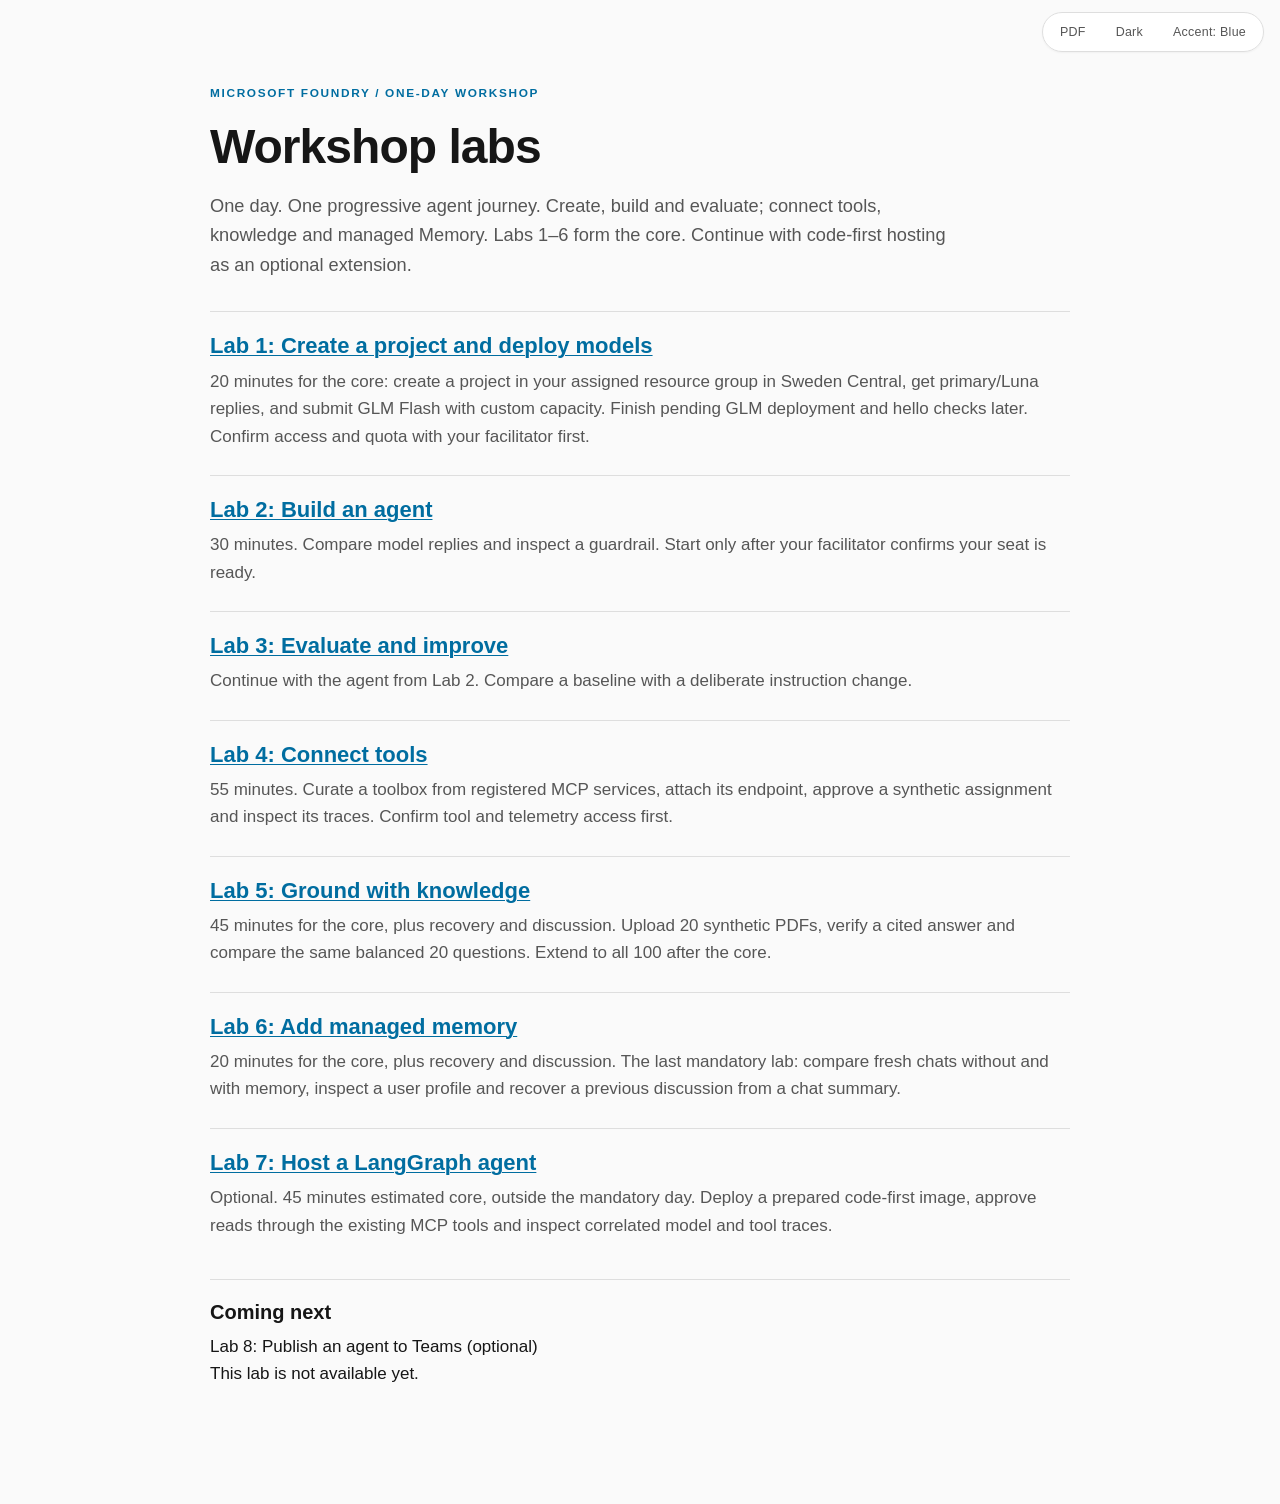
==== commit ed2ee4dc: "Publish managed memory and optional hosted-agent labs Add HTML guides and shared navigation; record " ====
--- a/docs/index.html
+++ b/docs/index.html
@@ -216,7 +216,7 @@
   <header class="doc-header">
     <p class="eyebrow">Microsoft Foundry / One-day workshop</p>
     <h1>Workshop labs</h1>
-    <p class="subtitle">One day. One progressive agent journey. Create a project, build and evaluate an agent, then connect tools and inspect its actions. Follow each lab as an HTML reading guide.</p>
+    <p class="subtitle">One day. One progressive agent journey. Create, build and evaluate; connect tools, knowledge and managed Memory. Labs 1&ndash;6 form the core. Continue with code-first hosting as an optional extension.</p>
   </header>
   <main id="content" tabindex="-1">
     <nav id="labs" aria-label="Available labs">
@@ -241,11 +241,19 @@
           <h2><a href="guides/chapter-5-knowledge-base.html">Lab 5: Ground with knowledge</a></h2>
           <p>45 minutes for the core, plus recovery and discussion. Upload 20 synthetic PDFs, verify a cited answer and compare the same balanced 20 questions. Extend to all 100 after the core.</p>
         </li>
+        <li>
+          <h2><a href="guides/chapter-6-managed-memory.html">Lab 6: Add managed memory</a></h2>
+          <p>20 minutes for the core, plus recovery and discussion. The last mandatory lab: compare fresh chats without and with memory, inspect a user profile and recover a previous discussion from a chat summary.</p>
+        </li>
+        <li>
+          <h2><a href="guides/chapter-7-hosted-agent.html">Lab 7: Host a LangGraph agent</a></h2>
+          <p>Optional. 45 minutes estimated core, outside the mandatory day. Deploy a prepared code-first image, approve reads through the existing MCP tools and inspect correlated model and tool traces.</p>
+        </li>
       </ol>
     </nav>
     <section id="up-next" aria-labelledby="next-heading">
       <h2 id="next-heading">Coming next</h2>
-      <p>Lab 6: Hosted specialist</p>
+      <p>Lab 8: Publish an agent to Teams (optional)</p>
       <p>This lab is not available yet.</p>
     </section>
   </main>
